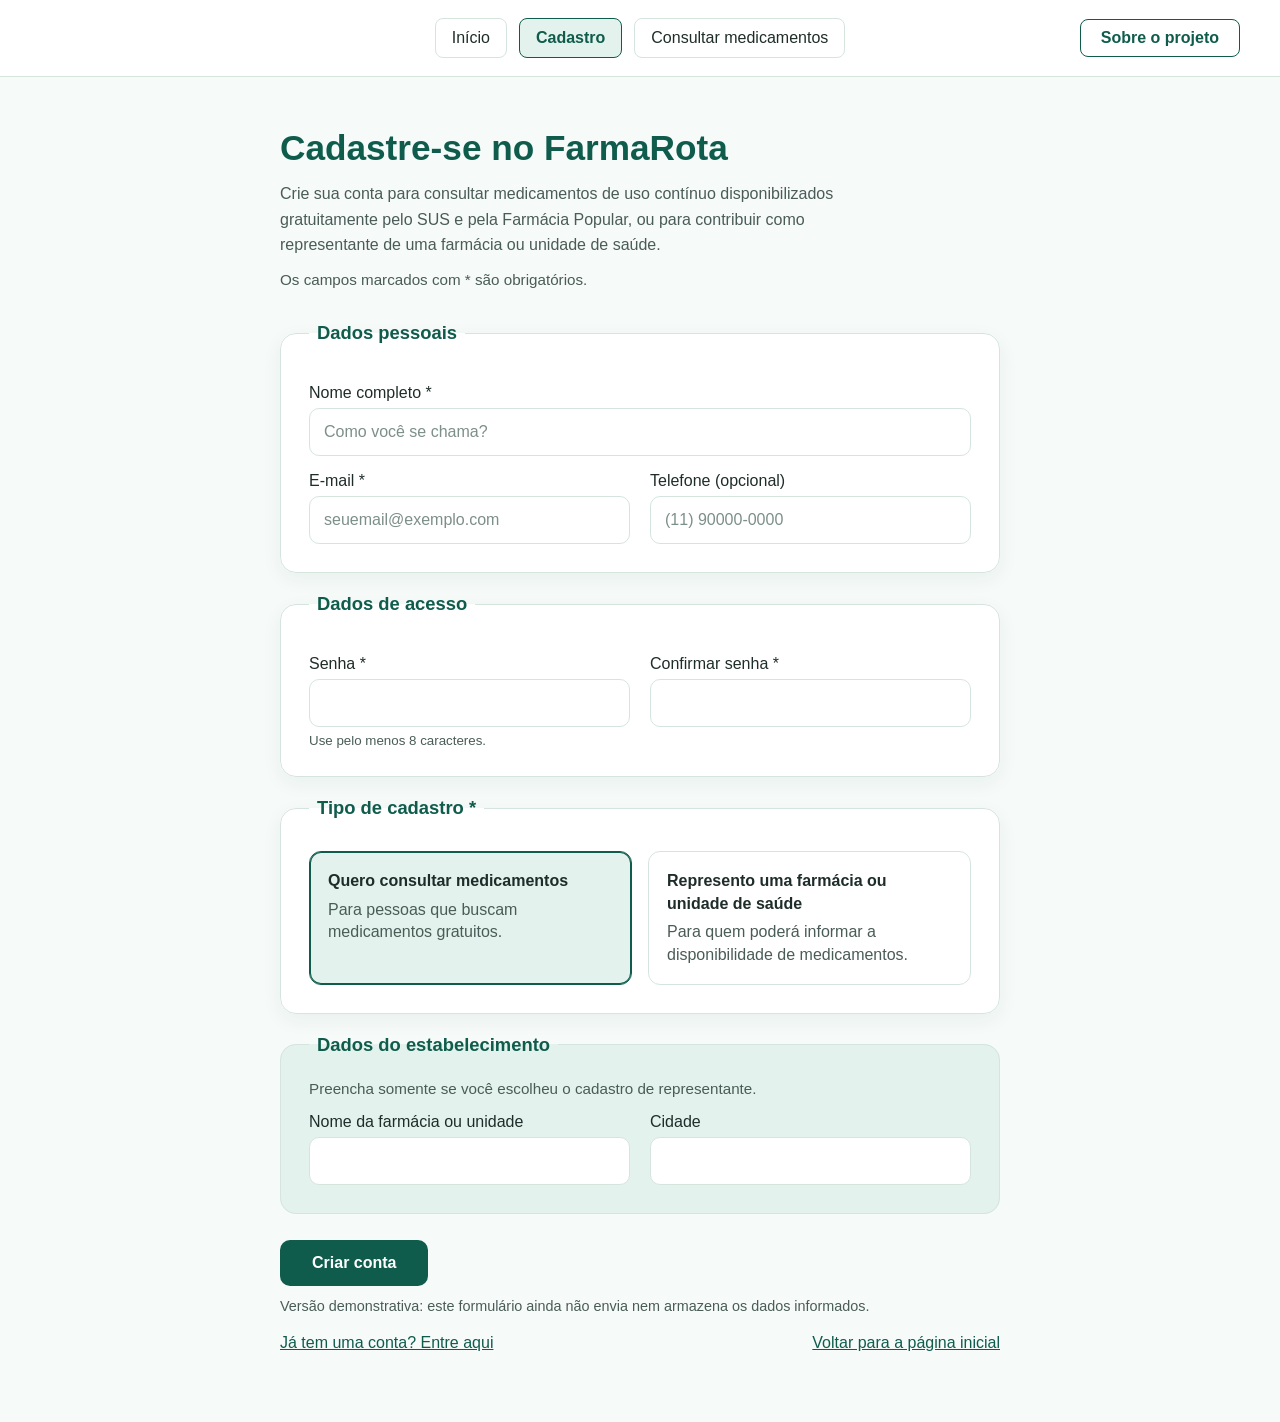
==== html/cadastro.html @ 950fac61 "refactor: organize shared styles" ====
<!DOCTYPE html>
<html lang="pt-BR">
<head>
  <meta charset="UTF-8">
  <meta name="viewport" content="width=device-width, initial-scale=1.0">
  <title>Cadastro | FarmaRota</title>

  <link rel="stylesheet" href="../css/global.css">
  <link rel="stylesheet" href="../css/cadastro.css">

</head>

<body>

  <!-- Cabeçalho (mesma estrutura da página inicial) -->
  <header class="header">

    <a class="site-logo" href="../html/index.html">
    <!--Colocar imagem da logo-->
    </a>

    <nav class="index-nav">
      <ul class="nav-list">
        <li><a href="index.html">Início</a></li>
        <li><a href="cadastro.html" aria-current="page">Cadastro</a></li>
        <li><a href="consultar-medicamentos.html">Consultar medicamentos</a></li>
      </ul>
    </nav>

    <a class="about-link" href="sobre.html">Sobre o projeto</a>
  </header>

  <main class="signup-page">

    <!-- Introdução -->
    <section class="signup-intro">
      <h1>Cadastre-se no FarmaRota</h1>
      <p>
        Crie sua conta para consultar medicamentos de uso contínuo disponibilizados
        gratuitamente pelo SUS e pela Farmácia Popular, ou para contribuir como
        representante de uma farmácia ou unidade de saúde.
      </p>
      <p class="required-note">Os campos marcados com <span aria-hidden="true">*</span> são obrigatórios.</p>
    </section>

    <!-- Formulário -->
    <form class="signup-form" aria-label="Formulário de cadastro">

      <fieldset class="form-group">
        <legend>Dados pessoais</legend>

        <div class="field">
          <label for="nome">Nome completo <span aria-hidden="true">*</span></label>
          <input type="text" id="nome" name="nome" placeholder="Como você se chama?" autocomplete="name" required>
        </div>

        <div class="form-row">
          <div class="field">
            <label for="email">E-mail <span aria-hidden="true">*</span></label>
            <input type="email" id="email" name="email" placeholder="seuemail@exemplo.com" autocomplete="email" required>
          </div>

          <div class="field">
            <label for="telefone">Telefone (opcional)</label>
            <input type="tel" id="telefone" name="telefone" placeholder="(11) 90000-0000" autocomplete="tel">
          </div>
        </div>
      </fieldset>

      <fieldset class="form-group">
        <legend>Dados de acesso</legend>

        <div class="form-row">
          <div class="field">
            <label for="senha">Senha <span aria-hidden="true">*</span></label>
            <input type="password" id="senha" name="senha" minlength="8" autocomplete="new-password"
                   aria-describedby="senha-dica" required>
            <small id="senha-dica" class="field-hint">Use pelo menos 8 caracteres.</small>
          </div>

          <div class="field">
            <label for="confirmar-senha">Confirmar senha <span aria-hidden="true">*</span></label>
            <input type="password" id="confirmar-senha" name="confirmar-senha" minlength="8"
                   autocomplete="new-password" required>
          </div>
        </div>
      </fieldset>

      <fieldset class="form-group">
        <legend>Tipo de cadastro <span aria-hidden="true">*</span></legend>

        <div class="type-options">
          <label class="type-option">
            <input class="type-input" type="radio" name="tipo-cadastro" value="usuario" required checked>
            <span class="type-card">
              <strong>Quero consultar medicamentos</strong>
              <span>Para pessoas que buscam medicamentos gratuitos.</span>
            </span>
          </label>

          <label class="type-option">
            <input class="type-input" type="radio" name="tipo-cadastro" value="representante" required>
            <span class="type-card">
              <strong>Represento uma farmácia ou unidade de saúde</strong>
              <span>Para quem poderá informar a disponibilidade de medicamentos.</span>
            </span>
          </label>
        </div>
      </fieldset>

      <fieldset class="form-group form-group-soft">
        <legend>Dados do estabelecimento</legend>
        <p class="group-note">Preencha somente se você escolheu o cadastro de representante.</p>

        <div class="form-row">
          <div class="field">
            <label for="estabelecimento">Nome da farmácia ou unidade</label>
            <input type="text" id="estabelecimento" name="estabelecimento" autocomplete="organization">
          </div>

          <div class="field">
            <label for="cidade">Cidade</label>
            <input type="text" id="cidade" name="cidade" autocomplete="address-level2">
          </div>
        </div>
      </fieldset>

      <!-- Ações -->
      <div class="form-actions">
        <button class="submit-button" type="button">Criar conta</button>
        <p class="demo-note" role="note">
          Versão demonstrativa: este formulário ainda não envia nem armazena os dados informados.
        </p>
      </div>

      <div class="form-links">
        <a href="login.html">Já tem uma conta? Entre aqui</a>
        <a href="index.html">Voltar para a página inicial</a>
      </div>

    </form>
  </main>

</body>
</html>
---- css/global.css ----
:root {
  --verde-escuro: #0f5c4d;
  --verde-hover: #0b463a;
  --verde-claro: #e3f2ec;
  --fundo: #f6faf8;
  --texto: #1f2d2a;
  --texto-suave: #4a5c57;
  --borda: #d5e5de;
}

* {
  box-sizing: border-box;
}

body {
  margin: 0;
  font-family: "Segoe UI", Roboto, Arial, sans-serif;
  color: var(--texto);
  background-color: var(--fundo);
}

a:focus-visible,
button:focus-visible {
  outline: 3px solid var(--verde-escuro);
  outline-offset: 3px;
}

/* Cabeçalho */

.header {
  padding: 16px 40px;
  display: grid;
  grid-template-columns: 1fr auto 1fr;
  align-items: center;
  gap: 20px;
  background-color: #fff;
  border-bottom: 1px solid var(--borda);
}

.site-logo {
  display: block;
  width: 160px;
  height: 44px;
}

.nav-list {
  margin: 0;
  padding: 0;
  list-style: none;
  display: flex;
  gap: 12px;
}

.nav-list a {
  display: block;
  padding: 10px 16px;
  border: 1px solid var(--borda);
  border-radius: 8px;
  background-color: #fff;
  color: var(--texto);
  font-weight: 500;
  text-decoration: none;
  transition: background-color 0.2s, color 0.2s;
}

.nav-list a:hover {
  background-color: var(--verde-claro);
  border-color: var(--verde-escuro);
  color: var(--verde-escuro);
}

.nav-list a[aria-current="page"] {
  border-color: var(--verde-escuro);
  background-color: var(--verde-claro);
  color: var(--verde-escuro);
  font-weight: 600;
}

.about-link {
  justify-self: end;
  padding: 9px 20px;
  border: 1px solid var(--verde-escuro);
  border-radius: 8px;
  color: var(--verde-escuro);
  font-weight: 600;
  text-decoration: none;
  transition: background-color 0.2s;
}

.about-link:hover {
  background-color: var(--verde-claro);
}

/* Responsividade do cabeçalho */

@media (max-width: 900px) {
  .header {
    padding: 14px 20px;
    grid-template-columns: 1fr;
    justify-items: center;
    gap: 12px;
  }

  .about-link {
    justify-self: center;
  }

  .nav-list {
    flex-wrap: wrap;
    justify-content: center;
  }
}
---- css/cadastro.css ----
.signup-page {
  max-width: 760px;
  margin: 0 auto;
  padding: 50px 20px 70px;
}

.signup-intro {
  margin-bottom: 30px;
}

.signup-intro h1 {
  margin: 0 0 12px;
  font-size: 2.2rem;
  line-height: 1.2;
  color: var(--verde-escuro);
}

.signup-intro p {
  margin: 0 0 10px;
  max-width: 620px;
  line-height: 1.6;
  color: var(--texto-suave);
}

.signup-intro .required-note {
  font-size: 0.95rem;
}

/* Formulário */
.signup-form {
  display: flex;
  flex-direction: column;
  gap: 20px;
}

.form-group {
  margin: 0;
  padding: 24px 28px 28px;
  border: 1px solid var(--borda);
  border-radius: 16px;
  background-color: #fff;
  box-shadow: 0 6px 20px rgba(15, 92, 77, 0.06);
}

.form-group-soft {
  background-color: var(--verde-claro);
  box-shadow: none;
}

.form-group legend {
  padding: 0 8px;
  font-size: 1.15rem;
  font-weight: 600;
  color: var(--verde-escuro);
}

.group-note {
  margin: 0 0 16px;
  font-size: 0.95rem;
  color: var(--texto-suave);
}

.form-row {
  display: grid;
  grid-template-columns: 1fr 1fr;
  gap: 20px;
}

.field {
  display: flex;
  flex-direction: column;
  gap: 6px;
  margin-top: 16px;
}

.form-group-soft .form-row .field {
  margin-top: 0;
}

.field label {
  font-weight: 500;
}

.field input {
  height: 48px;
  padding: 0 14px;
  border: 1px solid var(--borda);
  border-radius: 10px;
  background-color: #fff;
  color: var(--texto);
  font-family: inherit;
  font-size: 1rem;
}

.field input::placeholder {
  color: #7d8f8a;
}

.field input:hover {
  border-color: var(--verde-escuro);
}

.field input:focus-visible {
  border-color: var(--verde-escuro);
  outline: 3px solid rgba(15, 92, 77, 0.25);
}

.field-hint {
  color: var(--texto-suave);
}

/* Tipo de cadastro */
.type-options {
  display: grid;
  grid-template-columns: 1fr 1fr;
  gap: 16px;
  margin-top: 8px;
}

.type-option {
  display: block;
  position: relative;
  cursor: pointer;
}

.type-input {
  position: absolute;
  opacity: 0;
}

.type-card {
  display: flex;
  flex-direction: column;
  gap: 6px;
  height: 100%;
  padding: 18px;
  border: 1px solid var(--borda);
  border-radius: 12px;
  background-color: #fff;
  line-height: 1.4;
  color: var(--texto-suave);
  transition: border-color 0.2s, background-color 0.2s;
}

.type-card strong {
  color: var(--texto);
}

.type-option:hover .type-card {
  border-color: var(--verde-escuro);
}

.type-input:checked + .type-card {
  border-color: var(--verde-escuro);
  background-color: var(--verde-claro);
  box-shadow: inset 0 0 0 1px var(--verde-escuro);
}

.type-input:focus-visible + .type-card {
  outline: 3px solid var(--verde-escuro);
  outline-offset: 3px;
}

/* Botão e links */
.form-actions {
  display: flex;
  flex-direction: column;
  gap: 12px;
  margin-top: 6px;
}

.submit-button {
  align-self: flex-start;
  padding: 14px 32px;
  border: none;
  border-radius: 10px;
  background-color: var(--verde-escuro);
  color: #fff;
  font-family: inherit;
  font-size: 1rem;
  font-weight: 600;
  cursor: pointer;
  transition: background-color 0.2s;
}

.submit-button:hover {
  background-color: var(--verde-hover);
}

.demo-note {
  margin: 0;
  font-size: 0.9rem;
  color: var(--texto-suave);
}

.form-links {
  display: flex;
  flex-wrap: wrap;
  justify-content: space-between;
  gap: 12px 24px;
}

.form-links a {
  color: var(--verde-escuro);
  font-weight: 500;
}

.form-links a:hover {
  color: var(--verde-hover);
}

/* Tablet e celular */
@media (max-width: 900px) {
  .header {
    padding: 14px 20px;
    grid-template-columns: 1fr;
    justify-items: center;
    gap: 12px;
  }

  .about-link {
    justify-self: center;
  }

  .nav-list {
    flex-wrap: wrap;
    justify-content: center;
  }
}
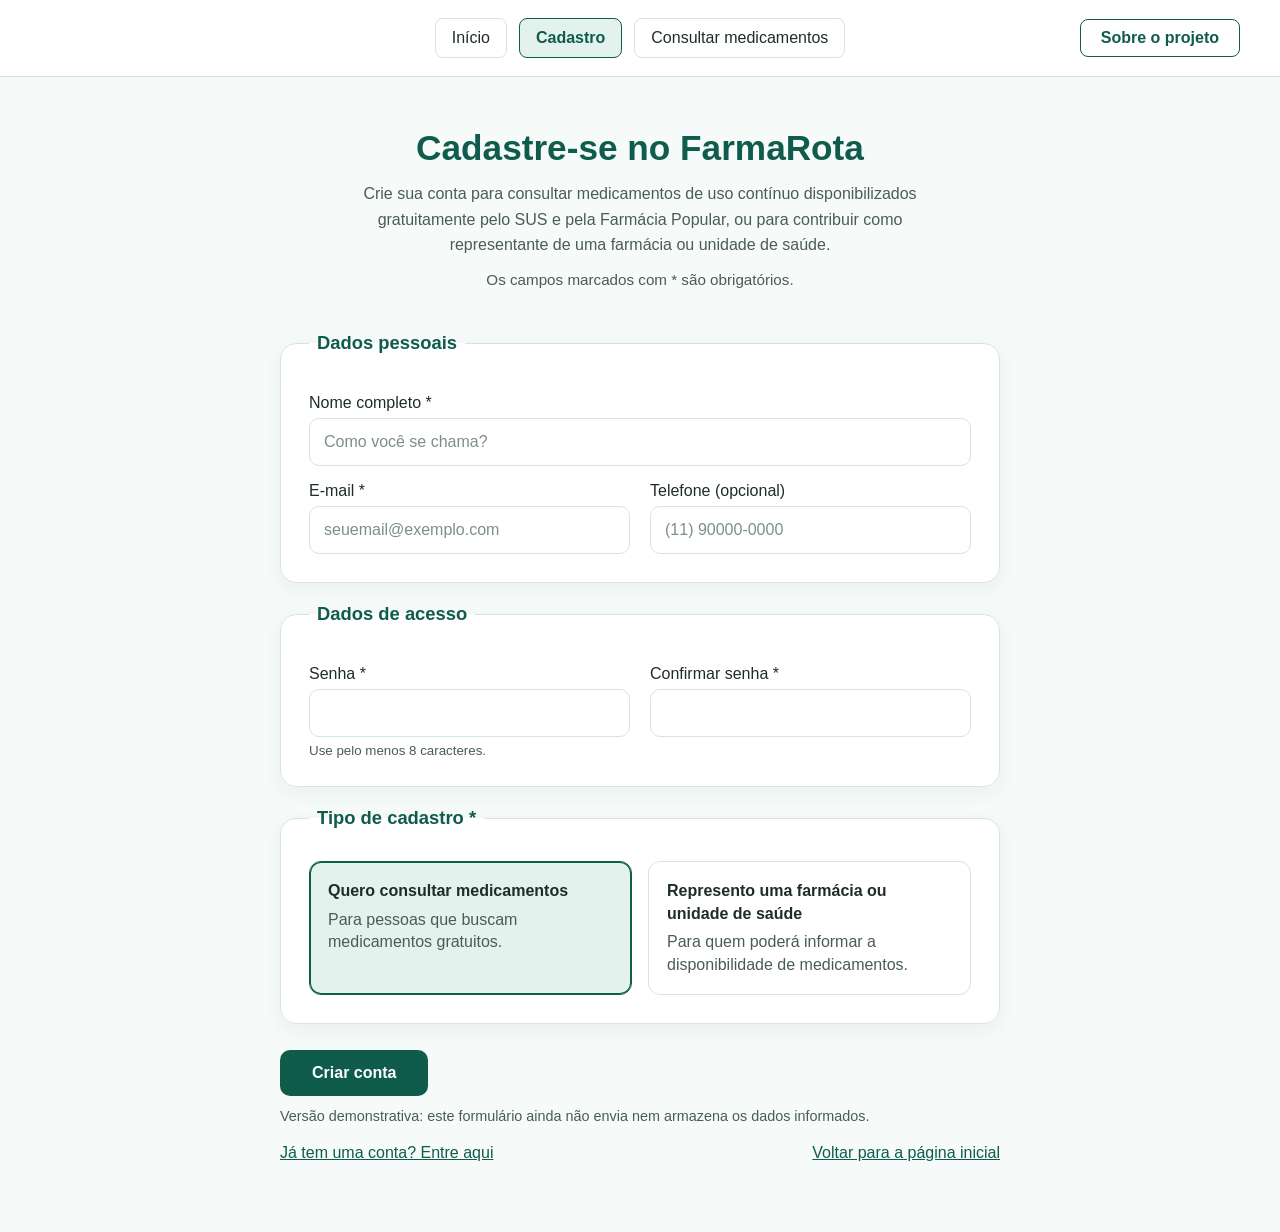
==== commit fab0b726: "feat: implement registration page" ====
--- a/html/cadastro.html
+++ b/html/cadastro.html
@@ -34,6 +34,7 @@
 
     <!-- Introdução -->
     <section class="signup-intro">
+
       <h1>Cadastre-se no FarmaRota</h1>
       <p>
         Crie sua conta para consultar medicamentos de uso contínuo disponibilizados
@@ -41,20 +42,25 @@
         representante de uma farmácia ou unidade de saúde.
       </p>
       <p class="required-note">Os campos marcados com <span aria-hidden="true">*</span> são obrigatórios.</p>
+
     </section>
 
     <!-- Formulário -->
-    <form class="signup-form" aria-label="Formulário de cadastro">
+    <form class="signup-form">
 
       <fieldset class="form-group">
+        
         <legend>Dados pessoais</legend>
 
         <div class="field">
+
           <label for="nome">Nome completo <span aria-hidden="true">*</span></label>
           <input type="text" id="nome" name="nome" placeholder="Como você se chama?" autocomplete="name" required>
+
         </div>
 
         <div class="form-row">
+
           <div class="field">
             <label for="email">E-mail <span aria-hidden="true">*</span></label>
             <input type="email" id="email" name="email" placeholder="seuemail@exemplo.com" autocomplete="email" required>
@@ -63,14 +69,17 @@
           <div class="field">
             <label for="telefone">Telefone (opcional)</label>
             <input type="tel" id="telefone" name="telefone" placeholder="(11) 90000-0000" autocomplete="tel">
+
           </div>
         </div>
       </fieldset>
 
       <fieldset class="form-group">
+
         <legend>Dados de acesso</legend>
 
         <div class="form-row">
+
           <div class="field">
             <label for="senha">Senha <span aria-hidden="true">*</span></label>
             <input type="password" id="senha" name="senha" minlength="8" autocomplete="new-password"
@@ -83,13 +92,16 @@
             <input type="password" id="confirmar-senha" name="confirmar-senha" minlength="8"
                    autocomplete="new-password" required>
           </div>
+
         </div>
       </fieldset>
 
       <fieldset class="form-group">
+
         <legend>Tipo de cadastro <span aria-hidden="true">*</span></legend>
 
         <div class="type-options">
+
           <label class="type-option">
             <input class="type-input" type="radio" name="tipo-cadastro" value="usuario" required checked>
             <span class="type-card">
@@ -105,10 +117,12 @@
               <span>Para quem poderá informar a disponibilidade de medicamentos.</span>
             </span>
           </label>
+
         </div>
       </fieldset>
 
-      <fieldset class="form-group form-group-soft">
+      <fieldset class="form-group form-group-soft" id="dados-estabelecimento" hidden>
+
         <legend>Dados do estabelecimento</legend>
         <p class="group-note">Preencha somente se você escolheu o cadastro de representante.</p>
 
@@ -126,7 +140,9 @@
       </fieldset>
 
       <!-- Ações -->
+
       <div class="form-actions">
+        
         <button class="submit-button" type="button">Criar conta</button>
         <p class="demo-note" role="note">
           Versão demonstrativa: este formulário ainda não envia nem armazena os dados informados.
@@ -141,5 +157,8 @@
     </form>
   </main>
 
+  <script src="../js/cadastro.js"></script>
+
+</body>
 </body>
 </html>
--- a/css/cadastro.css
+++ b/css/cadastro.css
@@ -6,6 +6,10 @@
 
 .signup-intro {
   margin-bottom: 30px;
+  display: flex;
+  flex-direction: column;
+  align-items: center;
+  text-align: center;
 }
 
 .signup-intro h1 {
